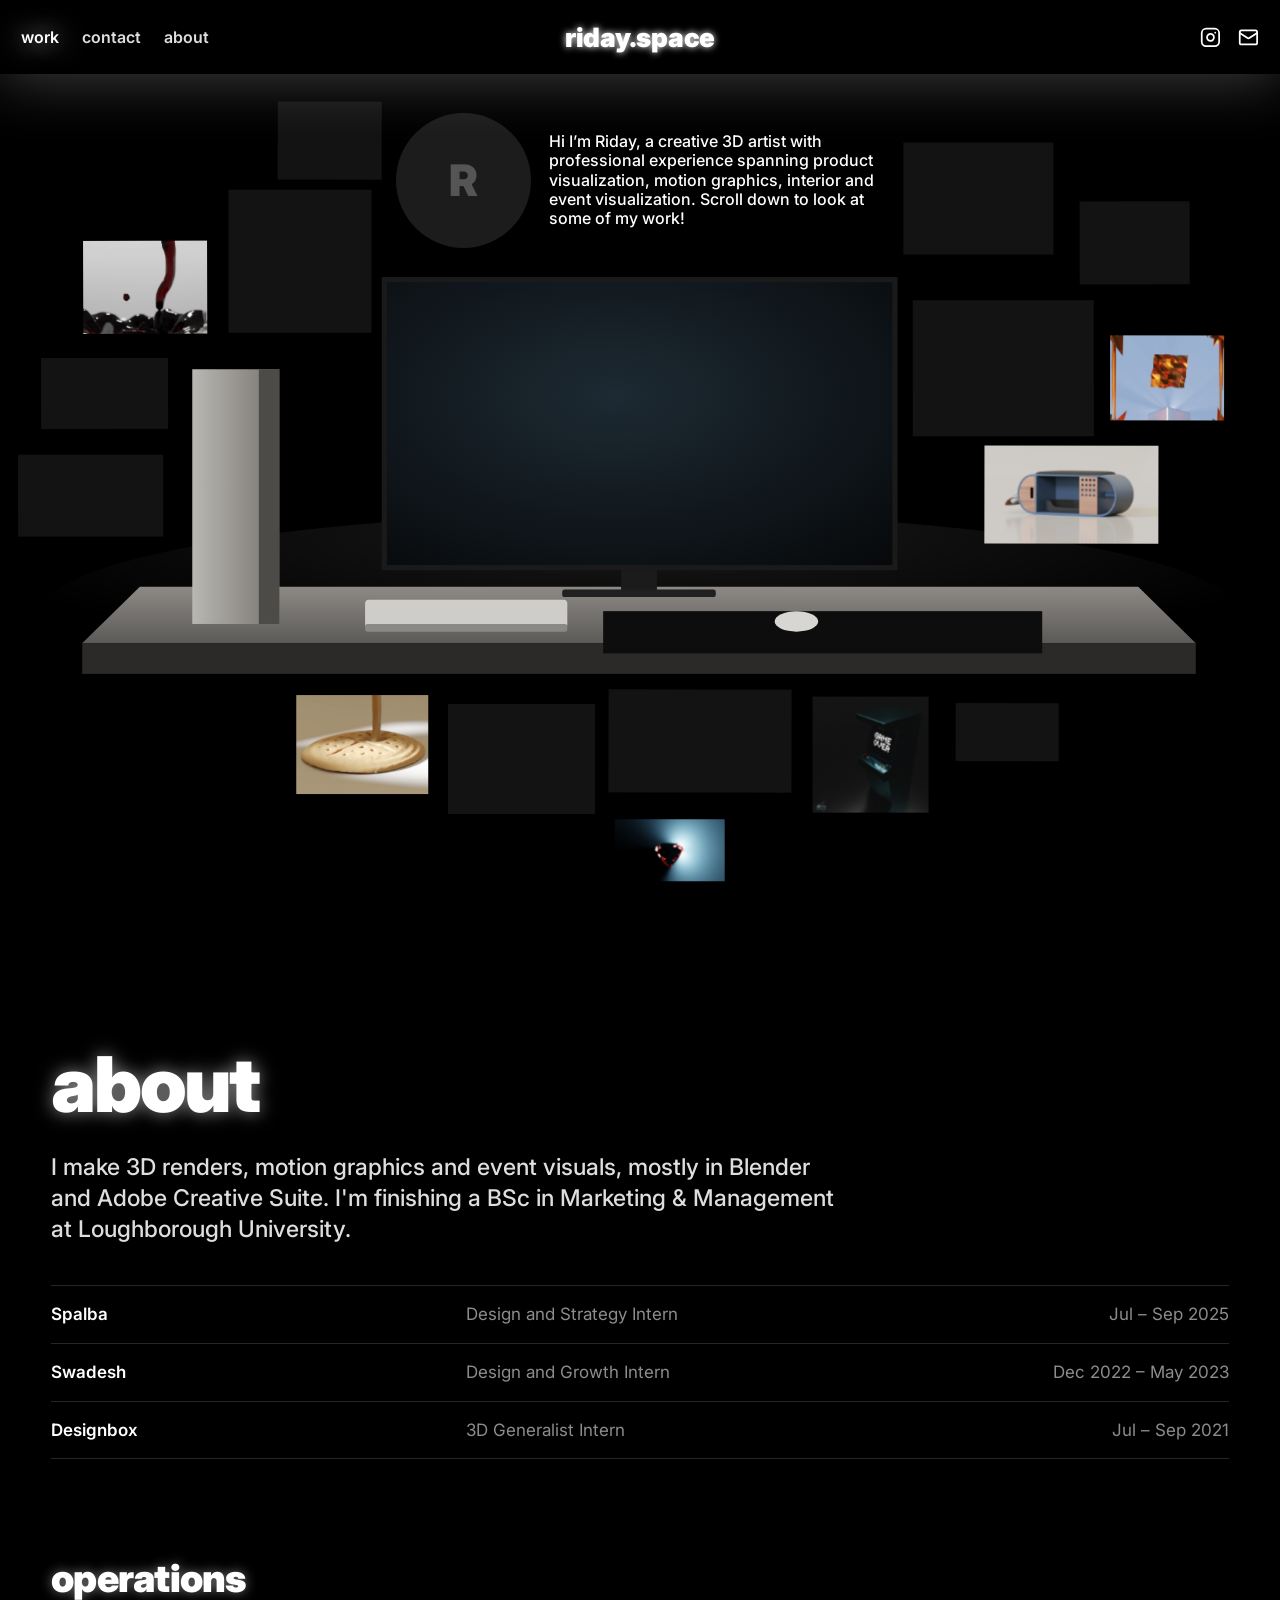
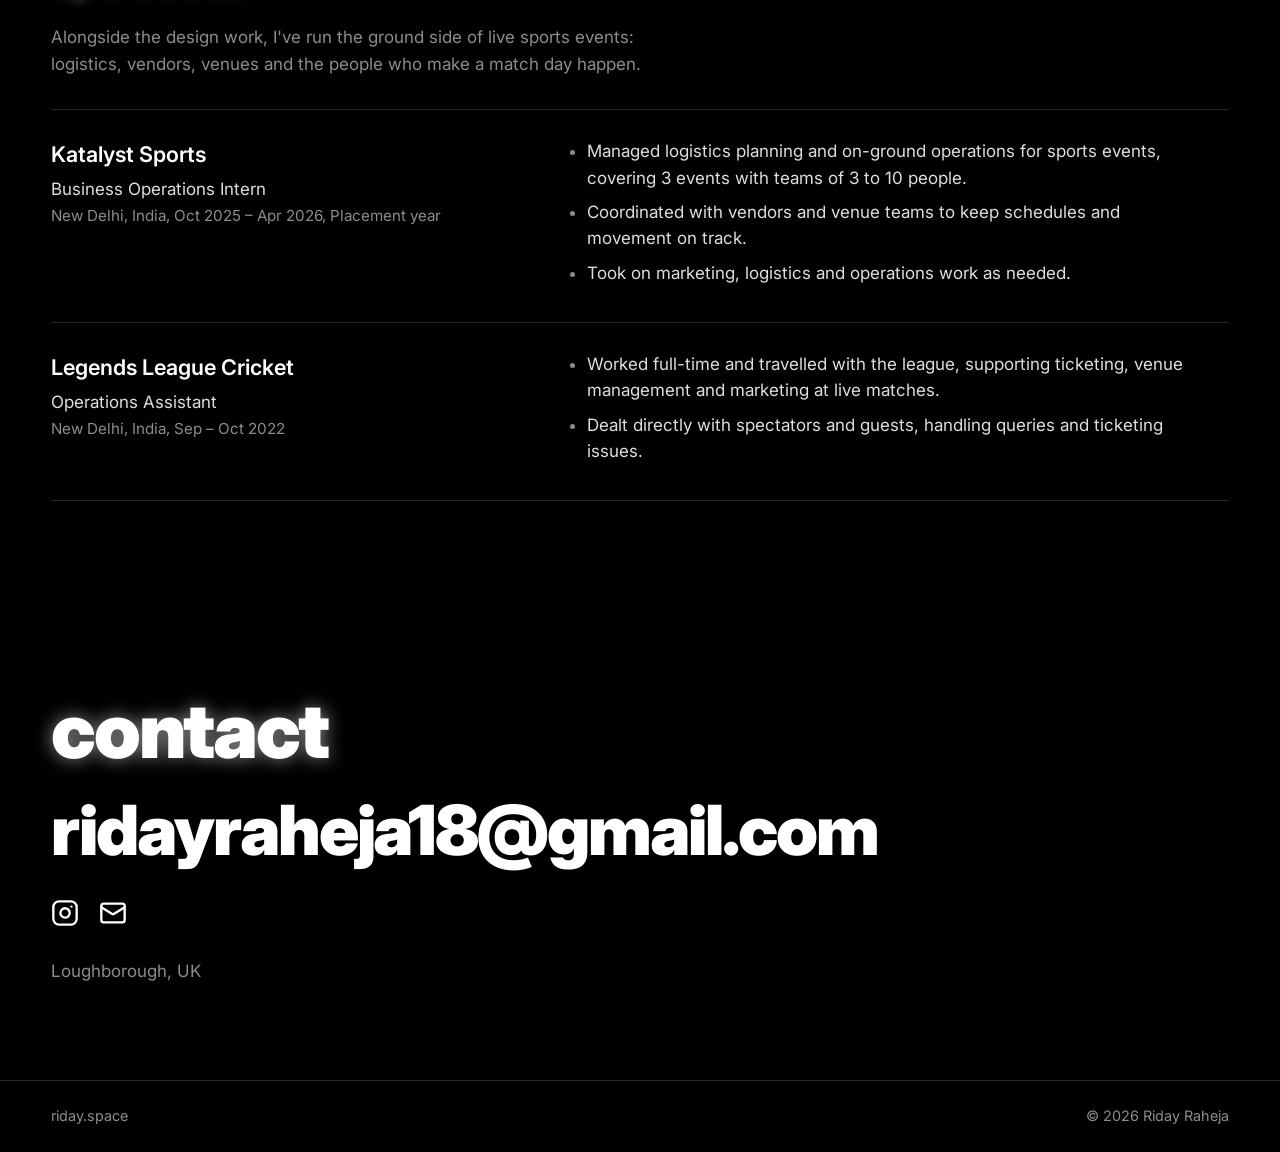
==== index.html @ 01667242 "Initial commit: riday.space portfolio site" ====
<!doctype html>
<html lang="en">
<head>
<meta charset="utf-8">
<meta name="viewport" content="width=device-width, initial-scale=1, viewport-fit=cover">
<title>riday.space</title>
<meta name="description" content="Riday Raheja is a 3D artist working across product visualization, motion graphics, interior and event visualization.">
<meta property="og:title" content="riday.space">
<meta property="og:description" content="3D artist: product visualization, motion graphics, interior and event visualization.">
<meta property="og:type" content="website">
<meta name="theme-color" content="#000000">
<link rel="preconnect" href="https://fonts.googleapis.com">
<link rel="preconnect" href="https://fonts.gstatic.com" crossorigin>
<link href="https://fonts.googleapis.com/css2?family=Inter:wght@400;500;600;900&display=swap" rel="stylesheet">
<link rel="stylesheet" href="style.css">
</head>
<body>
<a class="skip" href="#about">Skip to about</a>

<header class="nav" id="nav">
  <nav class="nav-links" aria-label="Main">
    <a href="#work" data-section="work">work</a>
    <a href="#contact" data-section="contact">contact</a>
    <a href="#about" data-section="about">about</a>
  </nav>
  <a class="nav-logo" href="#work" id="nav-logo">riday.space</a>
  <div class="nav-social" id="nav-social"></div>
</header>

<main>
  <section class="stage" id="work" aria-label="Work">
    <div class="intro" id="intro">
      <div class="intro-photo" id="intro-photo"></div>
      <p class="intro-text" id="intro-text"></p>
    </div>

    <div class="scene" id="scene" aria-hidden="true">
      <div class="scene-art" id="scene-art"></div>
      <div class="scene-screen" id="scene-screen"></div>
    </div>

    <ul class="collage" id="collage" aria-label="Projects"></ul>
  </section>

  <section class="about" id="about" aria-labelledby="about-title">
    <div class="wrap">
      <h2 class="glow-title" id="about-title">about</h2>
      <p class="about-lead" id="about-lead"></p>
      <ul class="roles" id="roles"></ul>

      <h3 class="sub-title">operations</h3>
      <p class="ops-intro" id="ops-intro"></p>
      <div id="ops-list"></div>
    </div>
  </section>

  <section class="contact" id="contact" aria-labelledby="contact-title">
    <div class="wrap">
      <h2 class="glow-title" id="contact-title">contact</h2>
      <a class="contact-mail" id="contact-mail" href="#"></a>
      <div class="contact-social" id="contact-social"></div>
      <p class="contact-meta" id="contact-meta"></p>
    </div>
  </section>
</main>

<footer class="foot">
  <span id="foot-domain">riday.space</span>
  <span id="foot-year"></span>
</footer>

<dialog class="viewer" id="viewer" aria-labelledby="viewer-title">
  <div class="viewer-inner" id="viewer-inner"></div>
</dialog>

<script src="app.js"></script>
</body>
</html>
---- style.css ----
/* riday.space — sizes are taken from the 1920px Figma frame and scale with the viewport */
:root {
  --bg: #000;
  --tile: #131313;
  --line: #262626;
  --text: #fff;
  --soft: rgba(255, 255, 255, 0.87);
  --mute: rgba(255, 255, 255, 0.55);
  --font: "Inter", system-ui, -apple-system, "Segoe UI", sans-serif;
  --nav-h: clamp(60px, 5.78vw, 111px);
  --nav-pad: clamp(16px, 1.67vw, 32px);
  --link: clamp(15px, 1.25vw, 24px);
  --logo: clamp(22px, 2.08vw, 40px);
  --icon: clamp(20px, 1.63vw, 31px);
  --wrap: 1400px;
  --gutter: clamp(1.25rem, 4vw, 4rem);
}

* { box-sizing: border-box; }

html {
  background: var(--bg);
  color-scheme: dark;
  scroll-behavior: smooth;
  scroll-padding-top: var(--nav-h);
}

body {
  margin: 0;
  background: var(--bg);
  color: var(--text);
  font: 400 1.0625rem/1.55 var(--font);
  -webkit-font-smoothing: antialiased;
  overflow-x: hidden;
}

body.is-locked { overflow: hidden; }

a { color: inherit; }
img, video, iframe { max-width: 100%; display: block; }
:focus-visible { outline: 2px solid #fff; outline-offset: 3px; }

.skip {
  position: absolute;
  left: -999px;
  top: 0.5rem;
  z-index: 100;
  background: #fff;
  color: #000;
  padding: 0.5rem 1rem;
}
.skip:focus { left: 0.5rem; }

.wrap { max-width: var(--wrap); margin: 0 auto; padding-inline: var(--gutter); }

/* ---------- navbar (Figma: 111px black bar, white glow underneath) ---------- */
.nav {
  position: fixed;
  top: 0; left: 0; right: 0;
  z-index: 40;
  height: calc(var(--nav-h) + env(safe-area-inset-top, 0px));
  padding: env(safe-area-inset-top, 0px) var(--nav-pad) 0;
  display: grid;
  grid-template-columns: 1fr auto 1fr;
  align-items: center;
  background: #000;
  box-shadow: 0 4px 59.2px rgba(255, 255, 255, 0.25);
}

.nav-links { display: flex; gap: clamp(14px, 1.77vw, 34px); }
.nav-links a {
  font-weight: 600;
  font-size: var(--link);
  color: var(--soft);
  text-decoration: none;
  transition: color 0.25s, text-shadow 0.25s;
}
.nav-links a:hover { color: #fff; }
.nav-links a[aria-current="true"] { color: #fff; text-shadow: 0 0 26.6px #fff; }

.nav-logo {
  justify-self: center;
  font-weight: 900;
  font-size: var(--logo);
  line-height: 1;
  letter-spacing: -0.01em;
  text-decoration: none;
  text-shadow: 0 0 7.5px #fff;
  white-space: nowrap;
}

.nav-social { justify-self: end; display: flex; gap: clamp(14px, 1.3vw, 25px); }
.nav-social a, .contact-social a { display: block; color: #fff; }
.nav-social svg { width: var(--icon); height: var(--icon); display: block; }
.nav-social a:hover svg, .contact-social a:hover svg { filter: drop-shadow(0 0 6px #fff); }

@media (max-width: 700px) {
  .nav { grid-template-columns: auto 1fr; }
  .nav-logo { order: -1; justify-self: start; }
  .nav-links { justify-self: end; }
  .nav-social { display: none; }
}

/* ---------- stage: intro, desk scene and collage share one coordinate space ---------- */
.stage {
  position: relative;
  min-height: 100vh;
  min-height: 100svh;
  overflow: clip;
}

.intro {
  position: relative;
  z-index: 3;
  margin: 0 auto;
  padding-top: calc(var(--nav-h) + clamp(28px, 3.02vw, 58px));
  display: flex;
  align-items: center;
  justify-content: center;
  gap: clamp(14px, 1.4vw, 27px);
  width: min(100% - 2 * var(--gutter), 734px);
  width: min(calc(100% - 2 * var(--gutter)), max(38.2vw, 330px));
}

.intro-photo {
  flex: 0 0 auto;
  width: clamp(84px, 10.57vw, 203px);
  aspect-ratio: 1;
  border-radius: 50%;
  overflow: hidden;
  background: #1c1c1c;
  box-shadow: 0 4.46px 4.46px rgba(0, 0, 0, 0.25);
  display: grid;
  place-items: center;
  font-weight: 900;
  font-size: clamp(28px, 3.4vw, 64px);
  color: rgba(255, 255, 255, 0.25);
}
.intro-photo img { width: 100%; height: 100%; object-fit: cover; }

.intro-text {
  margin: 0;
  font-weight: 500;
  font-size: clamp(15px, 1.25vw, 24px);
  line-height: 1.21;
  max-width: 26.25em;
}

.scene {
  position: absolute;
  z-index: 1;
  pointer-events: none;
  opacity: 0;
}
.scene.is-in { opacity: 1; }
.scene-art, .scene-art img, .scene-art svg { width: 100%; height: 100%; display: block; }
.scene.is-placeholder.is-in .scene-art { animation: scene-in 1.1s cubic-bezier(0.2, 0.8, 0.2, 1) both; }
@keyframes scene-in {
  from { opacity: 0; transform: translateY(4%) scale(0.96); }
  to { opacity: 1; transform: none; }
}
.scene-screen {
  position: absolute;
  overflow: hidden;
  opacity: 0;
  transition: opacity 0.6s ease;
}
.scene-screen.is-in { opacity: 1; }
.scene-screen img { width: 100%; height: 100%; object-fit: cover; }

/* ---------- collage ---------- */
.collage { list-style: none; margin: 0; padding: 0; position: absolute; inset: 0; z-index: 2; pointer-events: none; }

.tile {
  position: absolute;
  pointer-events: auto;
  will-change: transform;
}
.tile:hover, .tile:focus-within { z-index: 5; }

.tile-pop { width: 100%; height: 100%; opacity: 0; }
.tile.is-in .tile-pop { opacity: 1; animation: pop 0.75s cubic-bezier(0.34, 1.5, 0.64, 1) both; animation-delay: var(--delay, 0ms); }
.tile.is-static .tile-pop { opacity: 1; animation: none; }
@keyframes pop {
  from { opacity: 0; transform: scale(0.55); }
  40% { opacity: 1; }
  to { opacity: 1; transform: none; }
}

.tile-a {
  position: relative;
  display: block;
  width: 100%;
  height: 100%;
  text-decoration: none;
  transition: transform 0.45s cubic-bezier(0.2, 0.8, 0.2, 1);
}
.tile-a:hover, .tile-a:focus-visible { transform: scale(var(--hover, 1.06)); }
.tile-a:focus-visible { outline-offset: 6px; }

/* Figma: a 20px-blurred copy of the image sits behind it as a halo */
.tile-glow {
  position: absolute;
  inset: 0;
  opacity: 0;
  filter: blur(var(--blur, 20px));
  transition: opacity 0.45s ease;
  pointer-events: none;
}
.tile-glow img { width: 100%; height: 100%; object-fit: cover; }
.tile-glow.is-blank { background: rgba(255, 255, 255, 0.22); }
.tile-a:hover .tile-glow, .tile-a:focus-visible .tile-glow { opacity: 1; }

.tile-media {
  position: absolute;
  inset: 0;
  overflow: hidden;
  background: var(--tile);
}
.tile-media img { width: 100%; height: 100%; object-fit: cover; }
.tile-label {
  position: absolute;
  left: 0.75em;
  right: 0.75em;
  bottom: 0.6em;
  font-size: clamp(10px, var(--label, 13px), 15px);
  font-weight: 500;
  line-height: 1.25;
  color: rgba(255, 255, 255, 0.28);
  overflow: hidden;
  display: -webkit-box;
  -webkit-line-clamp: 2;
  -webkit-box-orient: vertical;
}

/* ---------- about ---------- */
.glow-title {
  margin: 0;
  font-weight: 900;
  font-size: clamp(2.5rem, 6vw, 5.5rem);
  line-height: 1;
  letter-spacing: -0.03em;
  text-shadow: 0 0 18px rgba(255, 255, 255, 0.55);
}
.sub-title {
  margin: clamp(3rem, 7vw, 6rem) 0 0;
  font-weight: 900;
  font-size: clamp(1.6rem, 3vw, 2.5rem);
  letter-spacing: -0.02em;
  text-shadow: 0 0 12px rgba(255, 255, 255, 0.45);
}

.about { padding: clamp(5rem, 10vw, 9rem) 0 clamp(3rem, 6vw, 5rem); }
.about-lead {
  margin: 1.75rem 0 0;
  max-width: 34em;
  font-weight: 500;
  font-size: clamp(1.15rem, 1.8vw, 1.6rem);
  line-height: 1.35;
  color: var(--soft);
}

.roles { list-style: none; margin: 2.5rem 0 0; padding: 0; }
.roles li {
  display: grid;
  gap: 0.1rem 2rem;
  padding: 0.95rem 0;
  border-top: 1px solid var(--line);
}
.roles li:last-child { border-bottom: 1px solid var(--line); }
.roles strong { font-weight: 600; }
.roles span { color: var(--mute); }
@media (min-width: 800px) {
  .roles li { grid-template-columns: 1.1fr 1.1fr 1fr; align-items: baseline; }
  .roles li span:last-child { text-align: right; }
}

.ops-intro { margin: 1rem 0 2rem; max-width: 40rem; color: var(--mute); }
.op {
  display: grid;
  gap: 0.75rem 3rem;
  padding: 1.75rem 0;
  border-top: 1px solid var(--line);
}
.op:last-child { border-bottom: 1px solid var(--line); }
.op h4 { margin: 0; font-weight: 600; font-size: 1.35rem; }
.op-role { margin: 0.3rem 0 0; color: var(--soft); }
.op-meta { margin: 0.1rem 0 0; color: var(--mute); font-size: 0.95rem; }
.op ul { margin: 0; padding-left: 1.1rem; max-width: 40rem; color: var(--soft); }
.op li { margin-bottom: 0.5rem; }
.op li::marker { color: var(--mute); }
@media (min-width: 800px) { .op { grid-template-columns: 5fr 7fr; } }

/* ---------- contact ---------- */
.contact { padding: clamp(4rem, 9vw, 8rem) 0 clamp(4rem, 8vw, 6rem); }
.contact-mail {
  display: inline-block;
  margin-top: 1.5rem;
  font-weight: 900;
  font-size: clamp(1.5rem, 5.4vw, 4.5rem);
  line-height: 1.05;
  letter-spacing: -0.03em;
  text-decoration: none;
  overflow-wrap: anywhere;
  transition: text-shadow 0.3s;
}
.contact-mail:hover { text-shadow: 0 0 20px #fff; }
.contact-social { display: flex; gap: 1.25rem; margin-top: 2rem; }
.contact-social svg { width: 28px; height: 28px; }
.contact-meta { margin: 1.5rem 0 0; color: var(--mute); }

.foot {
  display: flex;
  justify-content: space-between;
  gap: 1rem;
  padding: 1.5rem var(--gutter) calc(1.5rem + env(safe-area-inset-bottom, 0px));
  border-top: 1px solid var(--line);
  color: var(--mute);
  font-size: 0.9rem;
}

/* ---------- project viewer ---------- */
.viewer {
  width: min(1100px, 100%);
  max-width: 100%;
  height: 100%;
  max-height: 100%;
  margin: 0 0 0 auto;
  padding: 0;
  border: 0;
  background: #000;
  color: #fff;
  box-shadow: 0 0 60px rgba(255, 255, 255, 0.12);
}
.viewer[open] { animation: slide 0.35s cubic-bezier(0.2, 0.8, 0.2, 1); }
.viewer::backdrop { background: rgba(0, 0, 0, 0.75); }
@keyframes slide { from { transform: translateX(3rem); opacity: 0; } to { transform: none; opacity: 1; } }

.viewer-inner { padding: clamp(1.25rem, 4vw, 3rem); }
.viewer-bar { display: flex; justify-content: space-between; align-items: center; margin-bottom: 2rem; font-weight: 900; text-shadow: 0 0 7.5px #fff; }
.viewer-bar button, .viewer-nav a {
  font: 600 0.95rem var(--font);
  color: #fff;
  background: none;
  border: 1px solid #333;
  padding: 0.5rem 1.1rem;
  cursor: pointer;
  text-decoration: none;
  text-shadow: none;
}
.viewer-bar button:hover, .viewer-nav a:hover { border-color: #fff; box-shadow: 0 0 14px rgba(255, 255, 255, 0.3); }
.viewer h2 { margin: 0; font-weight: 900; font-size: clamp(2rem, 4.5vw, 3.5rem); line-height: 1.02; letter-spacing: -0.03em; max-width: 18ch; }
.viewer-meta { margin: 1rem 0 0; color: var(--mute); }
.viewer-desc { max-width: 40rem; margin-top: 1.5rem; color: var(--soft); }
.viewer-desc p { margin: 0 0 1rem; }
.viewer-media { margin-top: 2.5rem; display: grid; gap: 1.5rem; }
.viewer-media figure { margin: 0; }
.viewer-media img, .viewer-media video { width: 100%; height: auto; }
.viewer-media iframe { width: 100%; aspect-ratio: 16 / 9; border: 0; }
.viewer-media figcaption { margin-top: 0.5rem; color: var(--mute); font-size: 0.95rem; }
.viewer-empty { margin-top: 2.5rem; color: var(--mute); }
.viewer-nav { display: flex; justify-content: space-between; gap: 1rem; margin-top: 3rem; flex-wrap: wrap; }

/* ---------- tuning panel (open the site with ?tune) ---------- */
.tune {
  position: fixed;
  right: 12px;
  bottom: 12px;
  z-index: 60;
  width: min(320px, calc(100vw - 24px));
  max-height: calc(100vh - var(--nav-h) - 24px);
  overflow: auto;
  padding: 14px 16px 16px;
  background: rgba(14, 14, 14, 0.94);
  border: 1px solid #2a2a2a;
  box-shadow: 0 0 30px rgba(255, 255, 255, 0.08);
  font-size: 13px;
  backdrop-filter: blur(8px);
}
.tune h2 { margin: 0 0 4px; font-size: 14px; font-weight: 900; }
.tune p { margin: 0 0 10px; color: var(--mute); line-height: 1.4; }
.tune label { display: grid; grid-template-columns: 1fr auto; gap: 2px 8px; margin: 10px 0 0; color: var(--soft); }
.tune output { font-variant-numeric: tabular-nums; color: #fff; }
.tune input[type="range"] { grid-column: 1 / -1; width: 100%; accent-color: #fff; }
.tune-curve { display: block; width: 100%; height: 90px; margin: 6px 0 2px; border: 1px solid #222; }
.tune-row { display: flex; gap: 8px; margin-top: 14px; }
.tune button {
  flex: 1;
  font: 600 12px var(--font);
  color: #fff;
  background: #1d1d1d;
  border: 1px solid #333;
  padding: 7px 8px;
  cursor: pointer;
}
.tune button:hover { border-color: #fff; }
.tune pre { margin: 10px 0 0; padding: 8px; background: #0a0a0a; border: 1px solid #222; color: var(--soft); font-size: 11.5px; white-space: pre-wrap; }

@media (prefers-reduced-motion: reduce) {
  html { scroll-behavior: auto; }
  .tile.is-in .tile-pop { animation: none; }
  .scene.is-placeholder.is-in .scene-art, .viewer[open] { animation: none; }
  .tile-a, .tile-glow { transition: none; }
}
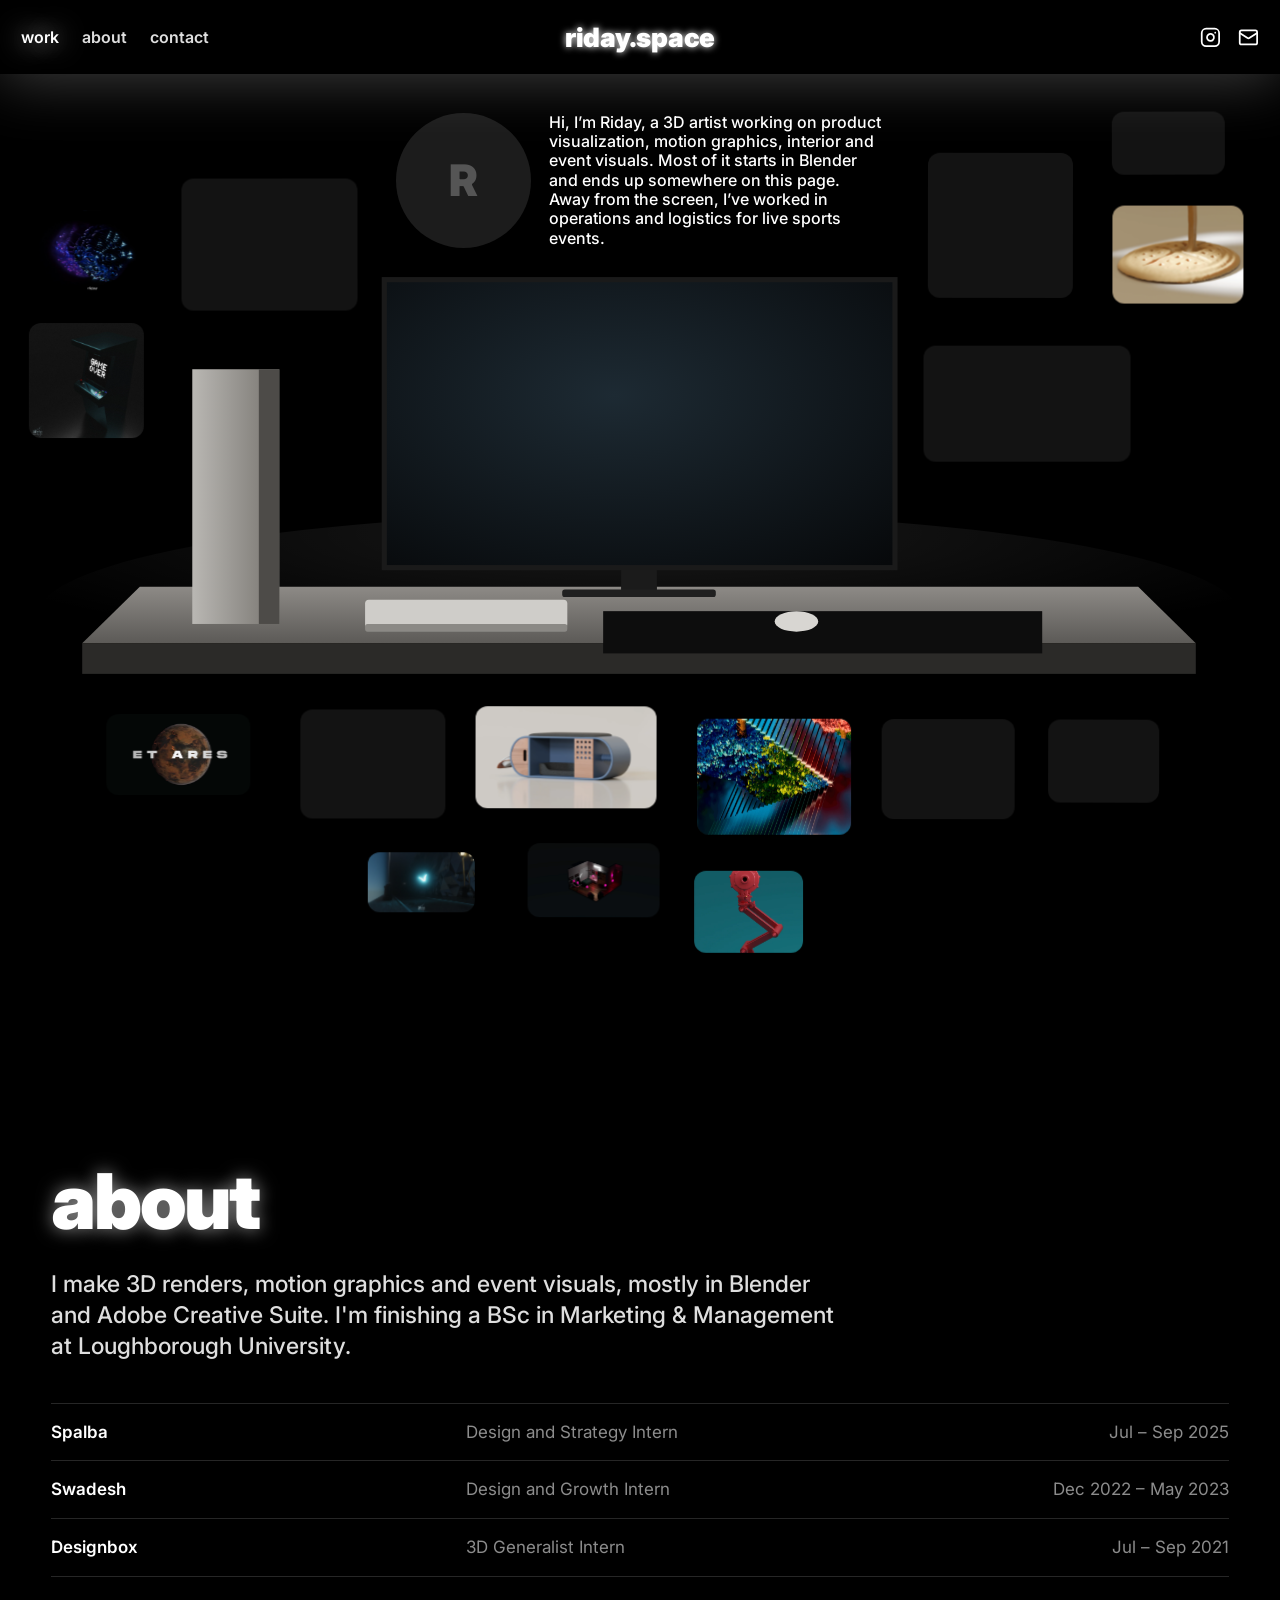
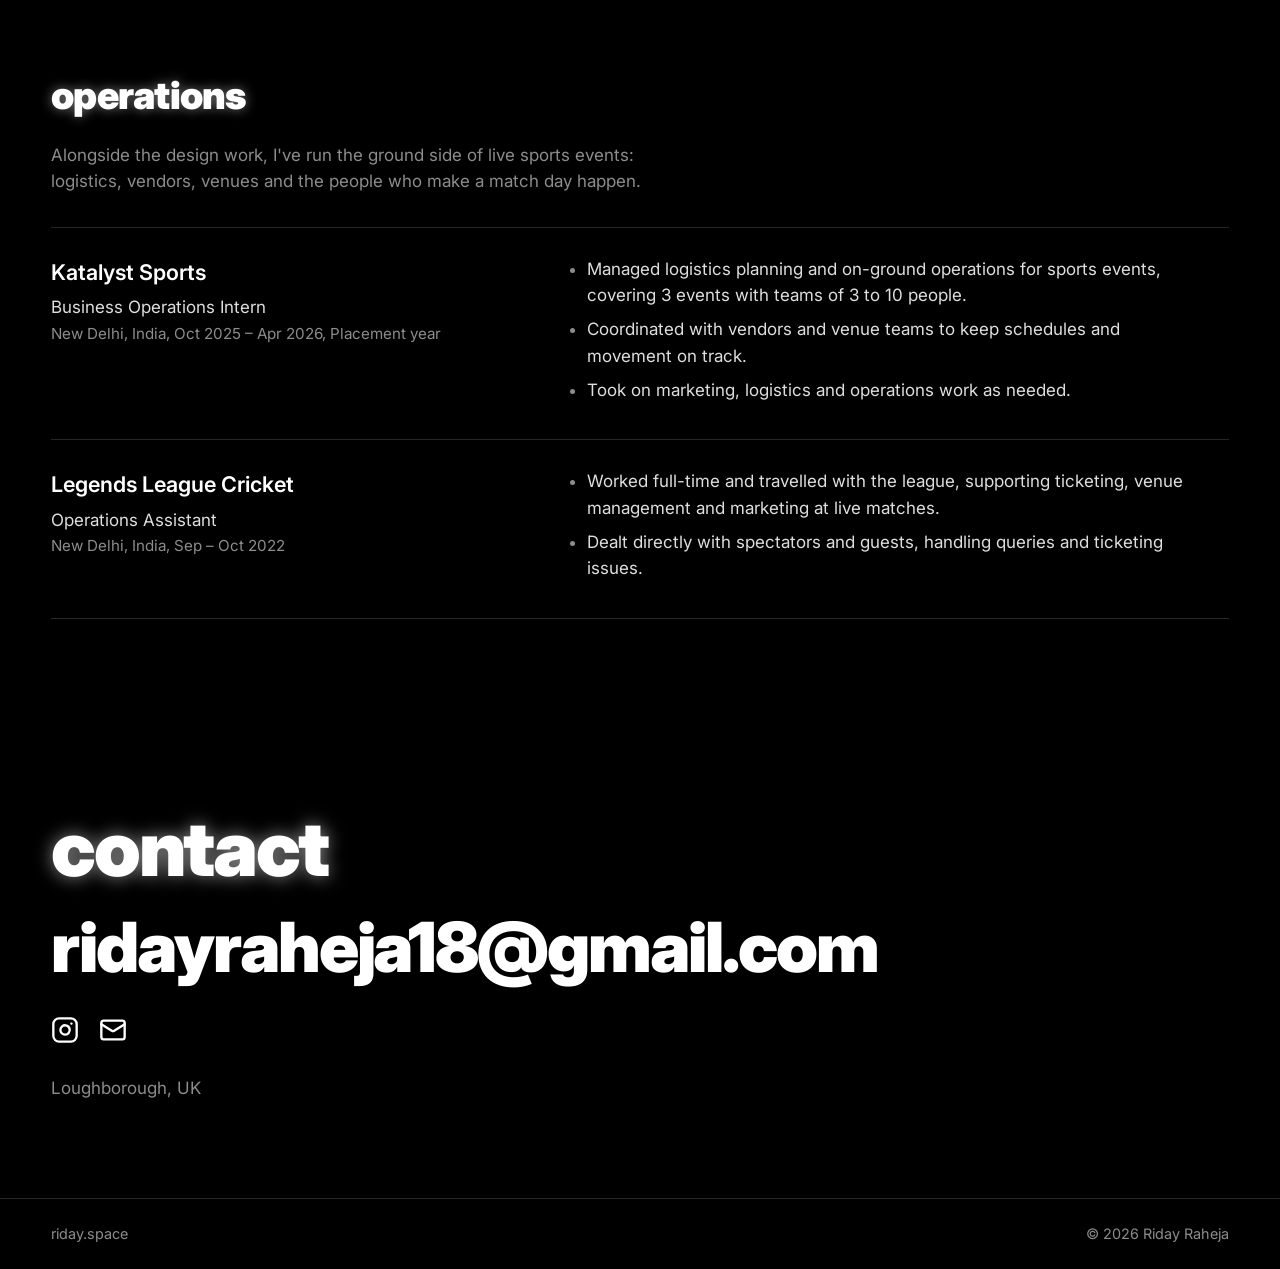
==== commit b3e0803a: "Reorder navbar links to work / about / contact Co-Authored-By: Claude Opus 5.5 <noreply@anthropic.co" ====
--- a/index.html
+++ b/index.html
@@ -20,8 +20,8 @@
 <header class="nav" id="nav">
   <nav class="nav-links" aria-label="Main">
     <a href="#work" data-section="work">work</a>
+    <a href="#about" data-section="about">about</a>
     <a href="#contact" data-section="contact">contact</a>
-    <a href="#about" data-section="about">about</a>
   </nav>
   <a class="nav-logo" href="#work" id="nav-logo">riday.space</a>
   <div class="nav-social" id="nav-social"></div>
--- a/style.css
+++ b/style.css
@@ -13,6 +13,7 @@
   --logo: clamp(22px, 2.08vw, 40px);
   --icon: clamp(20px, 1.63vw, 31px);
   --wrap: 1400px;
+  --radius: 12px; /* one corner radius for every image and video */
   --gutter: clamp(1.25rem, 4vw, 4rem);
 }
 
@@ -190,6 +191,7 @@
 .tile-a {
   position: relative;
   display: block;
+  border-radius: var(--radius);
   width: 100%;
   height: 100%;
   text-decoration: none;
@@ -202,6 +204,8 @@
 .tile-glow {
   position: absolute;
   inset: 0;
+  border-radius: var(--radius);
+  overflow: hidden;
   opacity: 0;
   filter: blur(var(--blur, 20px));
   transition: opacity 0.45s ease;
@@ -215,6 +219,7 @@
   position: absolute;
   inset: 0;
   overflow: hidden;
+  border-radius: var(--radius);
   background: var(--tile);
 }
 .tile-media img { width: 100%; height: 100%; object-fit: cover; }
@@ -355,8 +360,8 @@
 .viewer-desc p { margin: 0 0 1rem; }
 .viewer-media { margin-top: 2.5rem; display: grid; gap: 1.5rem; }
 .viewer-media figure { margin: 0; }
-.viewer-media img, .viewer-media video { width: 100%; height: auto; }
-.viewer-media iframe { width: 100%; aspect-ratio: 16 / 9; border: 0; }
+.viewer-media img, .viewer-media video { width: 100%; height: auto; border-radius: var(--radius); }
+.viewer-media iframe { width: 100%; aspect-ratio: 16 / 9; border: 0; border-radius: var(--radius); }
 .viewer-media figcaption { margin-top: 0.5rem; color: var(--mute); font-size: 0.95rem; }
 .viewer-empty { margin-top: 2.5rem; color: var(--mute); }
 .viewer-nav { display: flex; justify-content: space-between; gap: 1rem; margin-top: 3rem; flex-wrap: wrap; }
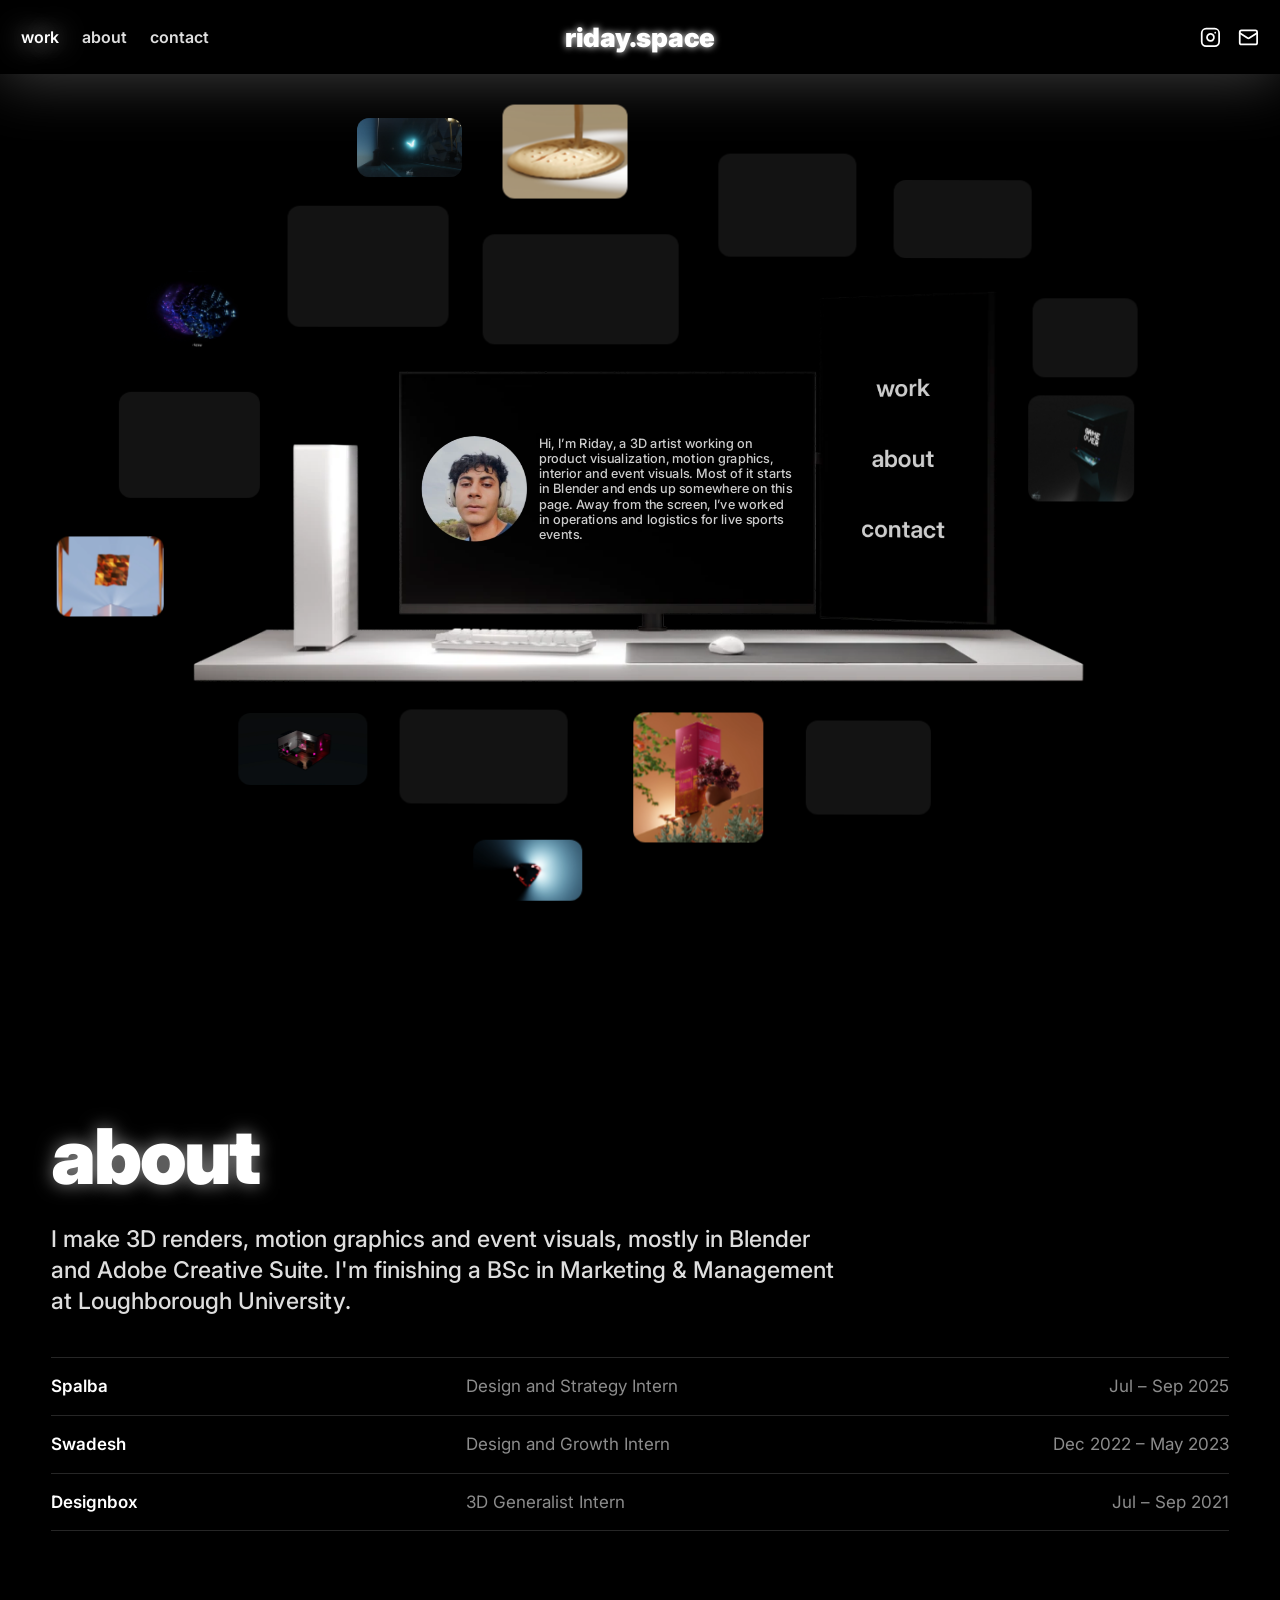
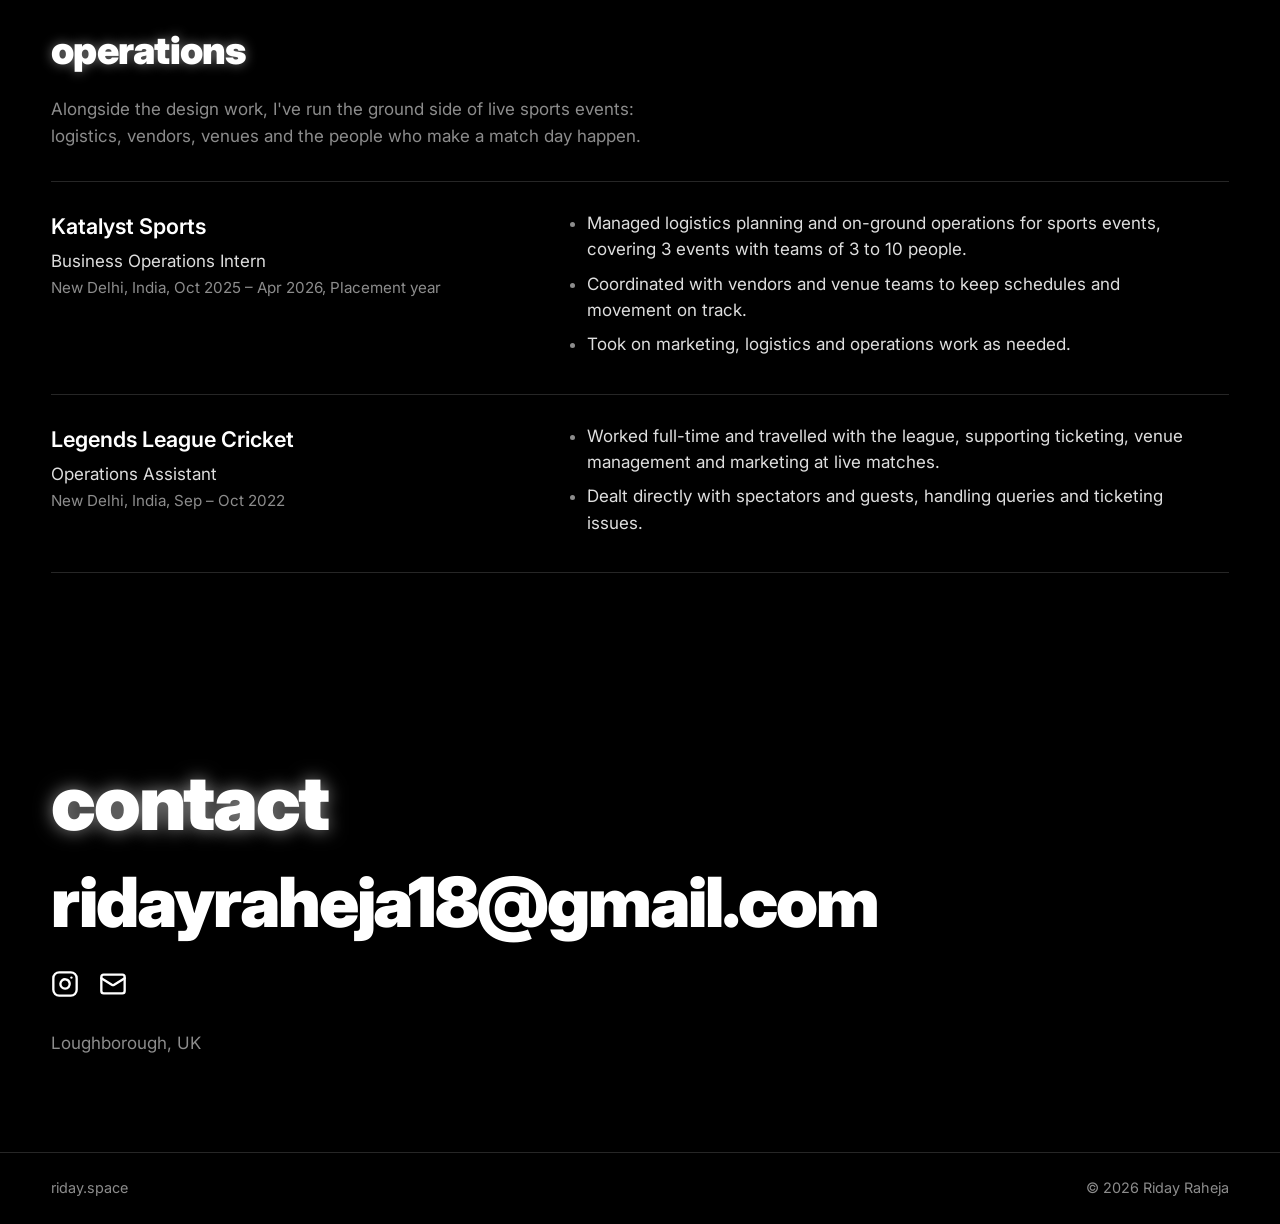
==== commit b7d52093: "Add desk animation, profile photo and monitor screen nav - New desk animation (uploads/scene/desk-an" ====
--- a/index.html
+++ b/index.html
@@ -34,9 +34,20 @@
       <p class="intro-text" id="intro-text"></p>
     </div>
 
-    <div class="scene" id="scene" aria-hidden="true">
-      <div class="scene-art" id="scene-art"></div>
-      <div class="scene-screen" id="scene-screen"></div>
+    <div class="scene" id="scene">
+      <div class="scene-art" id="scene-art" aria-hidden="true"></div>
+      <div class="scene-screen" id="scene-screen" aria-hidden="true"></div>
+      <div class="scene-px" id="scene-px">
+        <div class="screen-main" id="screen-main" aria-hidden="true">
+          <div class="screen-photo" id="screen-photo"></div>
+          <p class="screen-text" id="screen-text"></p>
+        </div>
+        <nav class="screen-nav" id="screen-nav" aria-label="Sections">
+          <a href="#work" data-section="work">work</a>
+          <a href="#about" data-section="about">about</a>
+          <a href="#contact" data-section="contact">contact</a>
+        </nav>
+      </div>
     </div>
 
     <ul class="collage" id="collage" aria-label="Projects"></ul>
--- a/style.css
+++ b/style.css
@@ -169,6 +169,90 @@
 .scene-screen.is-in { opacity: 1; }
 .scene-screen img { width: 100%; height: 100%; object-fit: cover; }
 
+/* ---------- the two desk screens: intro on the main monitor, menu on the vertical one ----------
+   .scene-px is drawn at the render's own pixel size (1920 x 1920) and scaled to fit, so everything
+   inside it is positioned in render pixels. */
+.scene-px {
+  position: absolute;
+  left: 0;
+  top: 0;
+  width: 1920px;
+  height: 1920px;
+  transform-origin: 0 0;
+  opacity: 0;
+  transition: opacity 0.7s ease;
+  pointer-events: none;
+}
+.scene.screens-on .scene-px { opacity: 1; }
+
+.screen-main {
+  position: absolute;
+  display: flex;
+  align-items: center;
+  gap: 17px;
+  padding: 0 32px 0 30px;
+  overflow: hidden;
+}
+.screen-photo {
+  flex: 0 0 auto;
+  width: 161px;
+  height: 161px;
+  border-radius: 50%;
+  overflow: hidden;
+  background: #1c1c1c;
+}
+.screen-photo img { width: 100%; height: 100%; object-fit: cover; }
+.screen-text {
+  margin: 0;
+  font-weight: 500;
+  font-size: 19.5px;
+  line-height: 23px;
+  color: rgba(255, 255, 255, 0.8);
+}
+
+.screen-nav {
+  position: absolute;
+  left: 0;
+  top: 0;
+  width: 246px;
+  height: 488px;
+  transform-origin: 0 0;
+}
+.screen-nav a {
+  position: absolute;
+  left: 0;
+  right: 0;
+  transform: translateY(-50%);
+  text-align: center;
+  font-weight: 600;
+  font-size: 36px;
+  line-height: 1;
+  color: rgba(255, 255, 255, 0.8);
+  text-decoration: none;
+  pointer-events: auto;
+  transition: color 0.25s, text-shadow 0.25s;
+}
+.screen-nav a:nth-child(1) { top: 28%; }
+.screen-nav a:nth-child(2) { top: 50%; }
+.screen-nav a:nth-child(3) { top: 72%; }
+.screen-nav a:hover, .screen-nav a:focus-visible { color: #fff; text-shadow: 0 0 22px rgba(255, 255, 255, 0.9); }
+
+/* the old intro block now lives on the monitor; keep it for screen readers and search engines */
+.intro {
+  position: absolute !important;
+  width: 1px !important;
+  height: 1px !important;
+  padding: 0 !important;
+  margin: -1px !important;
+  overflow: hidden !important;
+  clip: rect(0 0 0 0) !important;
+  white-space: nowrap !important;
+}
+
+/* the top bar's links hide while the desk menu is on screen */
+.nav-links { transition: opacity 0.3s ease; }
+body.desk-menu-visible .nav-links { opacity: 0; pointer-events: none; }
+
 /* ---------- collage ---------- */
 .collage { list-style: none; margin: 0; padding: 0; position: absolute; inset: 0; z-index: 2; pointer-events: none; }
 
@@ -405,5 +489,6 @@
   html { scroll-behavior: auto; }
   .tile.is-in .tile-pop { animation: none; }
   .scene.is-placeholder.is-in .scene-art, .viewer[open] { animation: none; }
+  .scene-px { transition: none; }
   .tile-a, .tile-glow { transition: none; }
 }
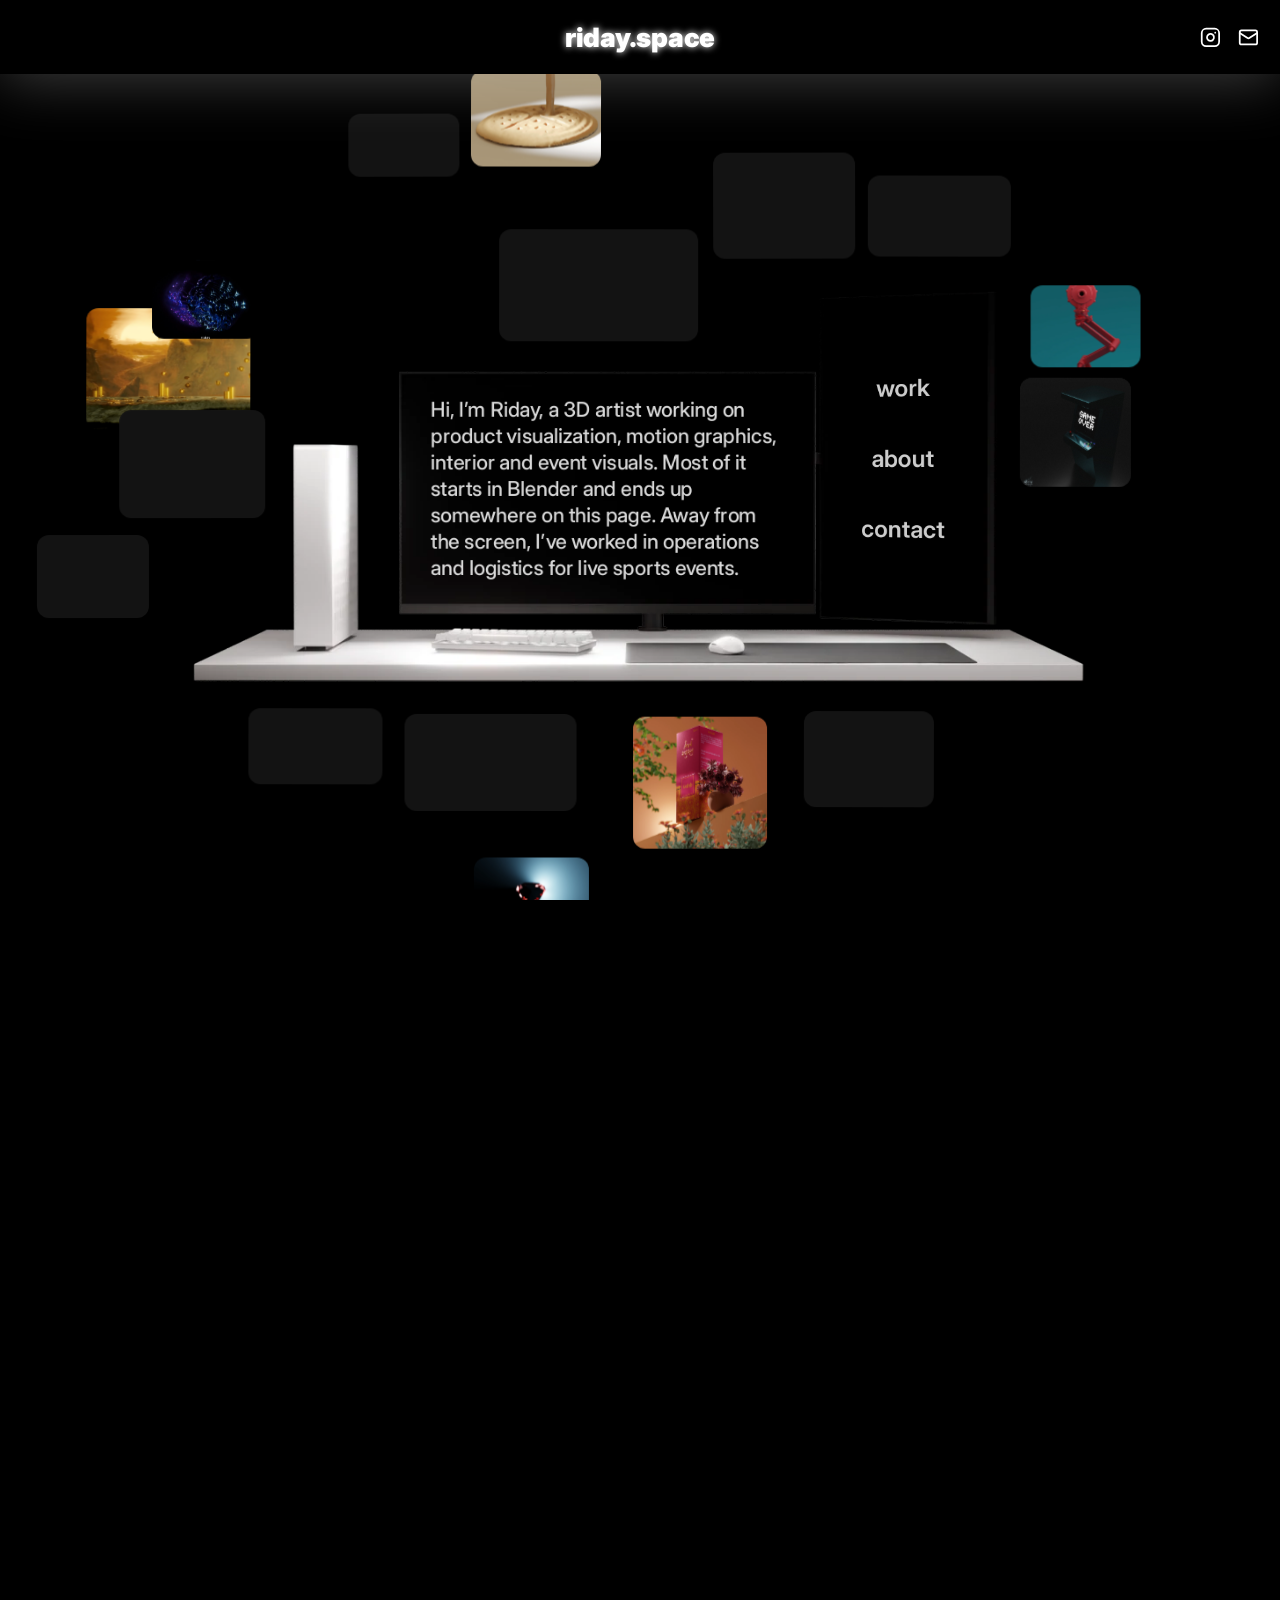
==== commit 1447b0d7: "Scroll-driven landing: desk scrolls away, collage flows into a grid The stage is pinned while scroll" ====
--- a/index.html
+++ b/index.html
@@ -15,7 +15,7 @@
 <link rel="stylesheet" href="style.css">
 </head>
 <body>
-<a class="skip" href="#about">Skip to about</a>
+<a class="skip" href="#collage">Skip to projects</a>
 
 <header class="nav" id="nav">
   <nav class="nav-links" aria-label="Main">
@@ -34,6 +34,7 @@
       <p class="intro-text" id="intro-text"></p>
     </div>
 
+    <div class="stage-pin" id="stage-pin">
     <div class="scene" id="scene">
       <div class="scene-art" id="scene-art" aria-hidden="true"></div>
       <div class="scene-screen" id="scene-screen" aria-hidden="true"></div>
@@ -51,34 +52,11 @@
     </div>
 
     <ul class="collage" id="collage" aria-label="Projects"></ul>
-  </section>
-
-  <section class="about" id="about" aria-labelledby="about-title">
-    <div class="wrap">
-      <h2 class="glow-title" id="about-title">about</h2>
-      <p class="about-lead" id="about-lead"></p>
-      <ul class="roles" id="roles"></ul>
-
-      <h3 class="sub-title">operations</h3>
-      <p class="ops-intro" id="ops-intro"></p>
-      <div id="ops-list"></div>
     </div>
   </section>
 
-  <section class="contact" id="contact" aria-labelledby="contact-title">
-    <div class="wrap">
-      <h2 class="glow-title" id="contact-title">contact</h2>
-      <a class="contact-mail" id="contact-mail" href="#"></a>
-      <div class="contact-social" id="contact-social"></div>
-      <p class="contact-meta" id="contact-meta"></p>
-    </div>
-  </section>
 </main>
 
-<footer class="foot">
-  <span id="foot-domain">riday.space</span>
-  <span id="foot-year"></span>
-</footer>
 
 <dialog class="viewer" id="viewer" aria-labelledby="viewer-title">
   <div class="viewer-inner" id="viewer-inner"></div>
--- a/style.css
+++ b/style.css
@@ -91,9 +91,9 @@
 }
 
 .nav-social { justify-self: end; display: flex; gap: clamp(14px, 1.3vw, 25px); }
-.nav-social a, .contact-social a { display: block; color: #fff; }
+.nav-social a { display: block; color: #fff; }
 .nav-social svg { width: var(--icon); height: var(--icon); display: block; }
-.nav-social a:hover svg, .contact-social a:hover svg { filter: drop-shadow(0 0 6px #fff); }
+.nav-social a:hover svg { filter: drop-shadow(0 0 6px #fff); }
 
 @media (max-width: 700px) {
   .nav { grid-template-columns: auto 1fr; }
@@ -102,11 +102,18 @@
   .nav-social { display: none; }
 }
 
-/* ---------- stage: intro, desk scene and collage share one coordinate space ---------- */
+/* ---------- stage: a tall scroll track with the desk and collage pinned to the screen ----------
+   app.js sets the track's height; scrolling through it raises the desk and turns the collage into a grid. */
 .stage {
   position: relative;
   min-height: 100vh;
   min-height: 100svh;
+}
+.stage-pin {
+  position: sticky;
+  top: 0;
+  height: 100vh;
+  height: 100svh;
   overflow: clip;
 }
 
@@ -152,6 +159,7 @@
   z-index: 1;
   pointer-events: none;
   opacity: 0;
+  will-change: transform;
 }
 .scene.is-in { opacity: 1; }
 .scene-art, .scene-art img, .scene-art svg { width: 100%; height: 100%; display: block; }
@@ -202,6 +210,9 @@
   background: #1c1c1c;
 }
 .screen-photo img { width: 100%; height: 100%; object-fit: cover; }
+.screen-main.no-photo { padding: 32px 44px; }
+.screen-main.no-photo .screen-photo { display: none; }
+.screen-main.no-photo .screen-text { color: rgba(255, 255, 255, 0.85); text-wrap: pretty; }
 .screen-text {
   margin: 0;
   font-weight: 500;
@@ -258,6 +269,8 @@
 
 .tile {
   position: absolute;
+  left: 0;
+  top: 0;
   pointer-events: auto;
   will-change: transform;
 }
@@ -320,92 +333,6 @@
   display: -webkit-box;
   -webkit-line-clamp: 2;
   -webkit-box-orient: vertical;
-}
-
-/* ---------- about ---------- */
-.glow-title {
-  margin: 0;
-  font-weight: 900;
-  font-size: clamp(2.5rem, 6vw, 5.5rem);
-  line-height: 1;
-  letter-spacing: -0.03em;
-  text-shadow: 0 0 18px rgba(255, 255, 255, 0.55);
-}
-.sub-title {
-  margin: clamp(3rem, 7vw, 6rem) 0 0;
-  font-weight: 900;
-  font-size: clamp(1.6rem, 3vw, 2.5rem);
-  letter-spacing: -0.02em;
-  text-shadow: 0 0 12px rgba(255, 255, 255, 0.45);
-}
-
-.about { padding: clamp(5rem, 10vw, 9rem) 0 clamp(3rem, 6vw, 5rem); }
-.about-lead {
-  margin: 1.75rem 0 0;
-  max-width: 34em;
-  font-weight: 500;
-  font-size: clamp(1.15rem, 1.8vw, 1.6rem);
-  line-height: 1.35;
-  color: var(--soft);
-}
-
-.roles { list-style: none; margin: 2.5rem 0 0; padding: 0; }
-.roles li {
-  display: grid;
-  gap: 0.1rem 2rem;
-  padding: 0.95rem 0;
-  border-top: 1px solid var(--line);
-}
-.roles li:last-child { border-bottom: 1px solid var(--line); }
-.roles strong { font-weight: 600; }
-.roles span { color: var(--mute); }
-@media (min-width: 800px) {
-  .roles li { grid-template-columns: 1.1fr 1.1fr 1fr; align-items: baseline; }
-  .roles li span:last-child { text-align: right; }
-}
-
-.ops-intro { margin: 1rem 0 2rem; max-width: 40rem; color: var(--mute); }
-.op {
-  display: grid;
-  gap: 0.75rem 3rem;
-  padding: 1.75rem 0;
-  border-top: 1px solid var(--line);
-}
-.op:last-child { border-bottom: 1px solid var(--line); }
-.op h4 { margin: 0; font-weight: 600; font-size: 1.35rem; }
-.op-role { margin: 0.3rem 0 0; color: var(--soft); }
-.op-meta { margin: 0.1rem 0 0; color: var(--mute); font-size: 0.95rem; }
-.op ul { margin: 0; padding-left: 1.1rem; max-width: 40rem; color: var(--soft); }
-.op li { margin-bottom: 0.5rem; }
-.op li::marker { color: var(--mute); }
-@media (min-width: 800px) { .op { grid-template-columns: 5fr 7fr; } }
-
-/* ---------- contact ---------- */
-.contact { padding: clamp(4rem, 9vw, 8rem) 0 clamp(4rem, 8vw, 6rem); }
-.contact-mail {
-  display: inline-block;
-  margin-top: 1.5rem;
-  font-weight: 900;
-  font-size: clamp(1.5rem, 5.4vw, 4.5rem);
-  line-height: 1.05;
-  letter-spacing: -0.03em;
-  text-decoration: none;
-  overflow-wrap: anywhere;
-  transition: text-shadow 0.3s;
-}
-.contact-mail:hover { text-shadow: 0 0 20px #fff; }
-.contact-social { display: flex; gap: 1.25rem; margin-top: 2rem; }
-.contact-social svg { width: 28px; height: 28px; }
-.contact-meta { margin: 1.5rem 0 0; color: var(--mute); }
-
-.foot {
-  display: flex;
-  justify-content: space-between;
-  gap: 1rem;
-  padding: 1.5rem var(--gutter) calc(1.5rem + env(safe-area-inset-bottom, 0px));
-  border-top: 1px solid var(--line);
-  color: var(--mute);
-  font-size: 0.9rem;
 }
 
 /* ---------- project viewer ---------- */
